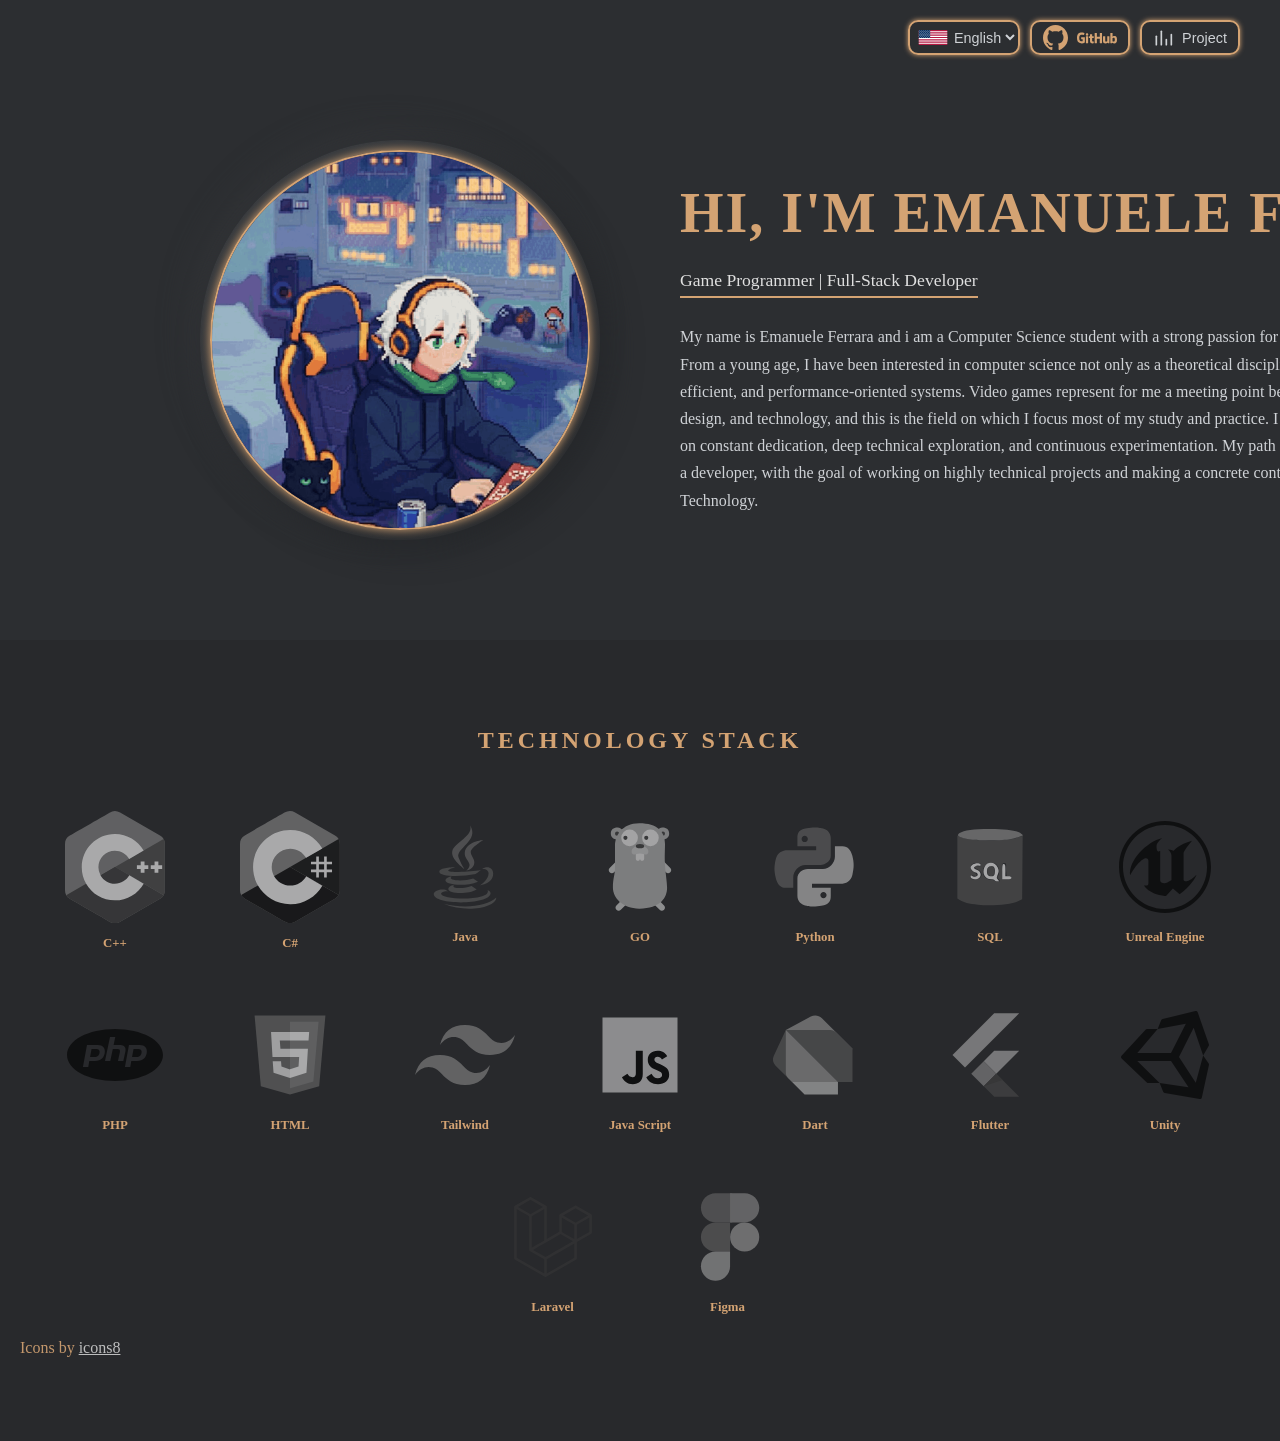
==== index.html @ c7270b38 "update project" ====
<html>
    <head id="head">
    <meta charset="UTF-8">
    <meta name="viewport" content="width=device-width, initial-scale=0.90">
    <title data-key="title.title_home"></title>
    <link rel="preconnect" href="https://fonts.googleapis.com">
    <link rel="preconnect" href="https://fonts.gstatic.com" crossorigin>
    <link href="https://fonts.googleapis.com/css2?family=Playfair+Display:wght@400;700&family=Roboto:wght@300;400;700&display=swap" rel="stylesheet">
    <link rel="stylesheet" href="style/style.css">
    <link rel="icon" href="storage/icon.png">
    <link rel="prefetch" href="project.html">
    </head>
    
    <body>
        <section class="navBar">
            <div class="changel">
                <select id="switchLanguages">
                    <option value="it">Italiano</option>
                    <option value="en">English</option>
                </select>
            </div>
            <div class="nav_button">
                <a href="https://github.com/Nyx55226">
                    <button class="button github">
                        <svg viewBox="0 0 20 20" version="1.1" height='25px' xmlns="http://www.w3.org/2000/svg">
                                <g stroke="none" stroke-width="1"  fill-rule="evenodd">
                                    <g transform="translate(-140.000000, -7559.000000)"> <g transform="translate(56.000000, 160.000000)">
                                            <path d="M94,7399 C99.523,7399 104,7403.59 104,7409.253 C104,7413.782 101.138,7417.624 97.167,7418.981 C96.66,7419.082 96.48,7418.762 96.48,7418.489 C96.48,7418.151 96.492,7417.047 96.492,7415.675 C96.492,7414.719 96.172,7414.095 95.813,7413.777 C98.04,7413.523 100.38,7412.656 100.38,7408.718 C100.38,7407.598 99.992,7406.684 99.35,7405.966 C99.454,7405.707 99.797,7404.664 99.252,7403.252 C99.252,7403.252 98.414,7402.977 96.505,7404.303 C95.706,7404.076 94.85,7403.962 94,7403.958 C93.15,7403.962 92.295,7404.076 91.497,7404.303 C89.586,7402.977 88.746,7403.252 88.746,7403.252 C88.203,7404.664 88.546,7405.707 88.649,7405.966 C88.01,7406.684 87.619,7407.598 87.619,7408.718 C87.619,7412.646 89.954,7413.526 92.175,7413.785 C91.889,7414.041 91.63,7414.493 91.54,7415.156 C90.97,7415.418 89.522,7415.871 88.63,7414.304 C88.63,7414.304 88.101,7413.319 87.097,7413.247 C87.097,7413.247 86.122,7413.234 87.029,7413.87 C87.029,7413.87 87.684,7414.185 88.139,7415.37 C88.139,7415.37 88.726,7417.2 91.508,7416.58 C91.513,7417.437 91.522,7418.245 91.522,7418.489 C91.522,7418.76 91.338,7419.077 90.839,7418.982 C86.865,7417.627 84,7413.783 84,7409.253 C84,7403.59 88.478,7399 94,7399"></path>
                                        </g>
                                    </g>
                                </g>
                            </svg>
                        <svg viewBox="0 -186.5 512 512" version="1.1" height='40px' xmlns="http://www.w3.org/2000/svg">
                                <g> 
                                    <path d="M98.6961598,59.3124474 L55.6354962,59.3124474 C54.5247282,59.3124474 53.623096,60.2151464 53.623096,61.3259144 L53.623096,82.3792882 C53.623096,83.4900562 54.5247282,84.3938224 55.6354962,84.3938224 L72.4335936,84.3938224 L72.4335936,110.550753 C72.4335936,110.550753 68.6616775,111.836513 58.2336902,111.836513 C45.930948,111.836513 28.744455,107.341157 28.744455,69.5494382 C28.744455,31.7491835 46.6405165,26.7758029 63.4418154,26.7758029 C77.9852995,26.7758029 84.2508415,29.336651 88.2372288,30.5701264 C89.4899103,30.9542537 90.648694,29.706907 90.648694,28.5950722 L95.4524188,8.25340062 C95.4524188,7.73376182 95.2763603,7.10742103 94.6830971,6.68167999 C93.0644278,5.52716422 83.1870225,-1.42108547e-14 58.2336902,-1.42108547e-14 C29.487101,-1.42108547e-14 0,12.2301846 0,71.022993 C0,129.817935 33.7605165,138.579238 62.2094068,138.579238 C85.7649432,138.579238 100.054476,128.51297 100.054476,128.51297 C100.643471,128.187529 100.707493,127.364856 100.707493,126.987131 L100.707493,61.3259144 C100.707493,60.2151464 99.8069278,59.3124474 98.6961598,59.3124474 Z M320.495497,7.35923776 C320.495497,6.23886664 319.607737,5.33510059 318.496969,5.33510059 L294.251072,5.33510059 C293.143503,5.33510059 292.24294,6.23886664 292.24294,7.35923776 C292.24294,7.36457288 292.24934,54.215292 292.24934,54.215292 L254.456556,54.215292 L254.456556,7.35923776 C254.456556,6.23886664 253.564526,5.33510059 252.455893,5.33510059 L228.211061,5.33510059 C227.107764,5.33510059 226.208265,6.23886664 226.208265,7.35923776 L226.208265,134.231131 C226.208265,135.350435 227.107764,136.26167 228.211061,136.26167 L252.455893,136.26167 C253.564526,136.26167 254.456556,135.350435 254.456556,134.231131 L254.456556,79.9635547 L292.24934,79.9635547 C292.24934,79.9635547 292.183187,134.226863 292.183187,134.231131 C292.183187,135.350435 293.082684,136.26167 294.191317,136.26167 L318.494835,136.26167 C319.605604,136.26167 320.493364,135.350435 320.495497,134.231131 L320.495497,7.35923776 Z M144.371023,24.3216565 C144.371023,15.591298 137.371371,8.53616094 128.735977,8.53616094 C120.10912,8.53616094 113.104133,15.591298 113.104133,24.3216565 C113.104133,33.042412 120.10912,40.1167554 128.735977,40.1167554 C137.371371,40.1167554 144.371023,33.042412 144.371023,24.3216565 Z M142.447186,107.534288 L142.447186,48.9698214 C142.447186,47.8579864 141.549822,46.9488852 140.441188,46.9488852 L116.272115,46.9488852 C115.163481,46.9488852 114.171153,48.0927309 114.171153,49.2045657 L114.171153,133.109693 C114.171153,135.575576 115.707662,136.308619 117.696587,136.308619 L139.472334,136.308619 C141.861392,136.308619 142.447186,135.135964 142.447186,133.070213 L142.447186,107.534288 Z M413.161929,46.9488852 L389.10169,46.9488852 C387.998389,46.9488852 387.099963,47.8579864 387.099963,48.9772906 L387.099963,111.186697 C387.099963,111.186697 380.988068,115.658579 372.312128,115.658579 C363.637256,115.658579 361.334627,111.722341 361.334627,103.227794 L361.334627,48.9772906 C361.334627,47.8579864 360.43833,46.9488852 359.333962,46.9488852 L334.915206,46.9488852 C333.812978,46.9488852 332.910277,47.8579864 332.910277,48.9772906 L332.910277,107.335822 C332.910277,132.566579 346.972537,138.739291 366.317608,138.739291 C382.1874,138.739291 394.983106,129.971587 394.983106,129.971587 C394.983106,129.971587 395.592374,134.591784 395.867664,135.140232 C396.144024,135.686546 396.862125,136.238196 397.63785,136.238196 L413.172597,136.169906 C414.274829,136.169906 415.177528,135.258671 415.177528,134.144702 L415.170059,48.9772906 C415.170059,47.8579864 414.27056,46.9488852 413.161929,46.9488852 Z M468.596822,115.706595 C460.251661,115.452644 454.591116,111.665789 454.591116,111.665789 L454.591116,71.4882139 C454.591116,71.4882139 460.175898,68.0652134 467.027235,67.4527437 C475.691441,66.6770202 484.039804,69.2944203 484.039804,89.9626002 C484.039804,111.757553 480.272156,116.058711 468.596822,115.706595 Z M478.086899,44.2237159 C464.421573,44.2237159 455.12676,50.3206689 455.12676,50.3206689 L455.12676,7.35923776 C455.12676,6.23886664 454.231532,5.33510059 453.126097,5.33510059 L428.811913,5.33510059 C427.706479,5.33510059 426.808048,6.23886664 426.808048,7.35923776 L426.808048,134.231131 C426.808048,135.350435 427.706479,136.26167 428.815112,136.26167 L445.684702,136.26167 C446.444417,136.26167 447.019542,135.870074 447.444215,135.18398 C447.863555,134.502154 448.468557,129.334575 448.468557,129.334575 C448.468557,129.334575 458.41105,138.756363 477.232216,138.756363 C499.328069,138.756363 512,127.548384 512,88.4410293 C512,49.3336752 491.761829,44.2237159 478.086899,44.2237159 Z M212.229235,46.731213 L194.041876,46.731213 C194.041876,46.731213 194.014134,22.7093892 194.014134,22.704054 C194.014134,21.7949529 193.545712,21.3404024 192.494697,21.3404024 L167.709954,21.3404024 C166.746435,21.3404024 166.22893,21.7640094 166.22893,22.6901829 L166.22893,47.5197408 C166.22893,47.5197408 153.808816,50.5180675 152.969071,50.760281 C152.132527,51.0024947 151.516857,51.77395 151.516857,52.6937215 L151.516857,68.2967567 C151.516857,69.4192619 152.413154,70.3240948 153.521788,70.3240948 L166.22893,70.3240948 L166.22893,107.859729 C166.22893,135.739897 185.785275,138.478938 198.98218,138.478938 C205.011911,138.478938 212.224966,136.542296 213.41576,136.102684 C214.135999,135.838063 214.554271,135.092216 214.554271,134.283415 L214.574544,117.119329 C214.574544,116.000025 213.629165,115.094125 212.564279,115.094125 C211.504728,115.094125 208.79343,115.525201 206.002106,115.525201 C197.069013,115.525201 194.041876,111.371292 194.041876,105.994577 C194.041876,100.622131 194.04081,70.3240948 194.04081,70.3240948 L212.229235,70.3240948 C213.337868,70.3240948 214.235233,69.4192619 214.235233,68.2967567 L214.235233,48.7532162 C214.235233,47.633912 213.337868,46.731213 212.229235,46.731213 Z"></path>
                                </g>
                            </svg>
                    </button>
                </a>

                <a href="project.html">
                    <button class="button bottom-btn" id="project">
                        <svg xmlns="http://www.w3.org/2000/svg" width="20" height="20" viewBox="0 0 24 24"
                            fill="none" stroke="currentColor" stroke-width="2" stroke-linecap="round" stroke-linejoin="round">
                            <line x1="4" y1="20" x2="4" y2="10"/> <line x1="10" y1="20" x2="10" y2="4"/>
                            <line x1="16" y1="20" x2="16" y2="14"/> <line x1="22" y1="20" x2="22" y2="8"/>
                        </svg>
                        <span data-key="project"></span>
                    </button>
                </a> 
            </div>
        </section>
         
        <main>
            <section class="hero-section">
                <div class="profile-circle">
                    <img src="storage/avatar.png" class="profile-icon">
                </div>
                <div class="about-me">
                    <h2 data-key="about-me.h2"></h2>
                    <h3 data-key="">Game Programmer | Full-Stack Developer</h3>
                    <p data-key="about-me.p"></p>
                </div>
            </section>

            <section class="skills-section">
                <h2 data-key="skills"></h2>
                <div class="tech-logos">
                    <div class="logo-item">
                        <svg viewBox="0 0 256 288" xmlns="http://www.w3.org/2000/svg" preserveAspectRatio="xMinYMin meet">
                            <path d="M255.569 84.72c-.002-4.83-1.035-9.098-3.124-12.761-2.052-3.602-5.125-6.621-9.247-9.008-34.025-19.619-68.083-39.178-102.097-58.817-9.17-5.294-18.061-5.101-27.163.269C100.395 12.39 32.59 51.237 12.385 62.94 4.064 67.757.015 75.129.013 84.711 0 124.166.013 163.62 0 203.076c.002 4.724.991 8.909 2.988 12.517 2.053 3.711 5.169 6.813 9.386 9.254 20.206 11.703 88.02 50.547 101.56 58.536 9.106 5.373 17.997 5.565 27.17.269 34.015-19.64 68.075-39.198 102.105-58.817 4.217-2.44 7.333-5.544 9.386-9.252 1.994-3.608 2.985-7.793 2.987-12.518 0 0 0-78.889-.013-118.345" fill="#5C8DBC"/>
                            <path d="M128.182 143.509L2.988 215.593c2.053 3.711 5.169 6.813 9.386 9.254 20.206 11.703 88.02 50.547 101.56 58.536 9.106 5.373 17.997 5.565 27.17.269 34.015-19.64 68.075-39.198 102.105-58.817 4.217-2.44 7.333-5.544 9.386-9.252l-124.413-72.074" fill="#1A4674"/><path d="M91.101 164.861c7.285 12.718 20.98 21.296 36.69 21.296 15.807 0 29.58-8.687 36.828-21.541l-36.437-21.107-37.081 21.352" fill="#1A4674"/>
                            <path d="M255.569 84.72c-.002-4.83-1.035-9.098-3.124-12.761l-124.263 71.55 124.413 72.074c1.994-3.608 2.985-7.793 2.987-12.518 0 0 0-78.889-.013-118.345" fill="#1B598E"/>
                            <path d="M248.728 148.661h-9.722v9.724h-9.724v-9.724h-9.721v-9.721h9.721v-9.722h9.724v9.722h9.722v9.721M213.253 148.661h-9.721v9.724h-9.722v-9.724h-9.722v-9.721h9.722v-9.722h9.722v9.722h9.721v9.721" fill="#FFF"/><path d="M164.619 164.616c-7.248 12.854-21.021 21.541-36.828 21.541-15.71 0-29.405-8.578-36.69-21.296a42.062 42.062 0 0 1-5.574-20.968c0-23.341 18.923-42.263 42.264-42.263 15.609 0 29.232 8.471 36.553 21.059l36.941-21.272c-14.683-25.346-42.096-42.398-73.494-42.398-46.876 0-84.875 38-84.875 84.874 0 15.378 4.091 29.799 11.241 42.238 14.646 25.48 42.137 42.637 73.634 42.637 31.555 0 59.089-17.226 73.714-42.781l-36.886-21.371" fill="#FFF"/>
                        </svg>
                        <span>C++</span>
                    </div>
                    <div class="logo-item">
                        <svg viewBox="0 0 256 288" version="1.1" xmlns="http://www.w3.org/2000/svg" xmlns:xlink="http://www.w3.org/1999/xlink" preserveAspectRatio="xMidYMid">
                            <g>
                                <path d="M255.569,84.452376 C255.567,79.622376 254.534,75.354376 252.445,71.691376 C250.393,68.089376 247.32,65.070376 243.198,62.683376 C209.173,43.064376 175.115,23.505376 141.101,3.86637605 C131.931,-1.42762395 123.04,-1.23462395 113.938,4.13537605 C100.395,12.122376 32.59,50.969376 12.385,62.672376 C4.064,67.489376 0.015,74.861376 0.013,84.443376 C0,123.898376 0.013,163.352376 0,202.808376 C0,207.532376 0.991,211.717376 2.988,215.325376 C5.041,219.036376 8.157,222.138376 12.374,224.579376 C32.58,236.282376 100.394,275.126376 113.934,283.115376 C123.04,288.488376 131.931,288.680376 141.104,283.384376 C175.119,263.744376 209.179,244.186376 243.209,224.567376 C247.426,222.127376 250.542,219.023376 252.595,215.315376 C254.589,211.707376 255.582,207.522376 255.582,202.797376 C255.582,202.797376 255.582,123.908376 255.569,84.452376" fill="#A179DC" fill-rule="nonzero"></path>
                                <path d="M128.182,143.241376 L2.988,215.325376 C5.041,219.036376 8.157,222.138376 12.374,224.579376 C32.58,236.282376 100.394,275.126376 113.934,283.115376 C123.04,288.488376 131.931,288.680376 141.104,283.384376 C175.119,263.744376 209.179,244.186376 243.209,224.567376 C247.426,222.127376 250.542,219.023376 252.595,215.315376 L128.182,143.241376" fill="#280068" fill-rule="nonzero"></path>
                                <path d="M255.569,84.452376 C255.567,79.622376 254.534,75.354376 252.445,71.691376 L128.182,143.241376 L252.595,215.315376 C254.589,211.707376 255.58,207.522376 255.582,202.797376 C255.582,202.797376 255.582,123.908376 255.569,84.452376" fill="#390091" fill-rule="nonzero"></path>
                                <path d="M201.892326,116.294008 L201.892326,129.767692 L215.36601,129.767692 L215.36601,116.294008 L222.102852,116.294008 L222.102852,129.767692 L235.576537,129.767692 L235.576537,136.504534 L222.102852,136.504534 L222.102852,149.978218 L235.576537,149.978218 L235.576537,156.71506 L222.102852,156.71506 L222.102852,170.188744 L215.36601,170.188744 L215.36601,156.71506 L201.892326,156.71506 L201.892326,170.188744 L195.155484,170.188744 L195.155484,156.71506 L181.6818,156.71506 L181.6818,149.978218 L195.155484,149.978218 L195.155484,136.504534 L181.6818,136.504534 L181.6818,129.767692 L195.155484,129.767692 L195.155484,116.294008 L201.892326,116.294008 Z M215.36601,136.504534 L201.892326,136.504534 L201.892326,149.978218 L215.36601,149.978218 L215.36601,136.504534 Z" fill="#FFFFFF"></path>
                                <path d="M128.456752,48.625876 C163.600523,48.625876 194.283885,67.7121741 210.718562,96.0819435 L210.558192,95.808876 L169.209615,119.617159 C161.062959,105.823554 146.128136,96.5150717 128.996383,96.3233722 L128.456752,96.3203544 C102.331178,96.3203544 81.1506705,117.499743 81.1506705,143.625316 C81.1506705,152.168931 83.4284453,160.17752 87.3896469,167.094792 C95.543745,181.330045 110.872554,190.931398 128.456752,190.931398 C146.149522,190.931398 161.565636,181.208041 169.67832,166.820563 L169.481192,167.165876 L210.767678,191.083913 C194.51328,219.21347 164.25027,238.240861 129.514977,238.620102 L128.456752,238.625876 C93.2021701,238.625876 62.4315028,219.422052 46.0382398,190.902296 C38.0352471,176.979327 33.4561922,160.837907 33.4561922,143.625316 C33.4561922,91.1592636 75.9884604,48.625876 128.456752,48.625876 Z" fill="#FFFFFF" fill-rule="nonzero"></path>
                            </g>
                        </svg>
                        <span>C#</span>
                    </div>
                    <div class="logo-item">
                        <svg xmlns="http://www.w3.org/2000/svg"  viewBox="0 0 48 48">
                            <path fill="#F44336" d="M23.65,24.898c-0.998-1.609-1.722-2.943-2.725-5.455C19.229,15.2,31.24,11.366,26.37,3.999c2.111,5.089-7.577,8.235-8.477,12.473C17.07,20.37,23.645,24.898,23.65,24.898z"/><path fill="#F44336" d="M23.878,17.27c-0.192,2.516,2.229,3.857,2.299,5.695c0.056,1.496-1.447,2.743-1.447,2.743s2.728-0.536,3.579-2.818c0.945-2.534-1.834-4.269-1.548-6.298c0.267-1.938,6.031-5.543,6.031-5.543S24.311,11.611,23.878,17.27z"/><g>
                                <path fill="#1565C0" d="M32.084 25.055c1.754-.394 3.233.723 3.233 2.01 0 2.901-4.021 5.643-4.021 5.643s6.225-.742 6.225-5.505C37.521 24.053 34.464 23.266 32.084 25.055zM29.129 27.395c0 0 1.941-1.383 2.458-1.902-4.763 1.011-15.638 1.147-15.638.269 0-.809 3.507-1.638 3.507-1.638s-7.773-.112-7.773 2.181C11.683 28.695 21.858 28.866 29.129 27.395z"/><path fill="#1565C0" d="M27.935,29.571c-4.509,1.499-12.814,1.02-10.354-0.993c-1.198,0-2.974,0.963-2.974,1.889c0,1.857,8.982,3.291,15.63,0.572L27.935,29.571z"/>
                                <path fill="#1565C0" d="M18.686,32.739c-1.636,0-2.695,1.054-2.695,1.822c0,2.391,9.76,2.632,13.627,0.205l-2.458-1.632C24.271,34.404,17.014,34.579,18.686,32.739z"/><path fill="#1565C0" d="M36.281,36.632c0-0.936-1.055-1.377-1.433-1.588c2.228,5.373-22.317,4.956-22.317,1.784c0-0.721,1.807-1.427,3.477-1.093l-1.42-0.839C11.26,34.374,9,35.837,9,37.017C9,42.52,36.281,42.255,36.281,36.632z"/>
                            <path fill="#1565C0" d="M39,38.604c-4.146,4.095-14.659,5.587-25.231,3.057C24.341,46.164,38.95,43.628,39,38.604z"/></g>
                        </svg>
                        <span>Java</span>
                    </div>
                    <div class="logo-item">
                        <svg xmlns="http://www.w3.org/2000/svg"  viewBox="0 0 48 48">
                            <path fill="#ffcc80" d="M35.547 42.431l-3.182-3.182-2.121 2.121 3.182 3.182c.586.586 1.536.586 2.121 0S36.133 43.017 35.547 42.431zM38.547 24.431l-3.182-3.182-2.121 2.121 3.182 3.182c.586.586 1.536.586 2.121 0S39.133 25.017 38.547 24.431zM12.683 42.431l3.182-3.182 2.121 2.121-3.182 3.182c-.586.586-1.536.586-2.121 0S12.097 43.017 12.683 42.431zM9.433 24.431l3.182-3.182 2.121 2.121-3.182 3.182c-.586.586-1.536.586-2.121 0S8.847 25.017 9.433 24.431z"/>
                            <path fill="#4dd0e1" d="M38 8c0-1.933-1.149-3-3.231-3S31 7.567 31 9.5c0 1 1.923 1.5 3 1.5C36.082 11 38 9.933 38 8zM10 8c0-1.933 1.149-3 3.231-3S17 7.567 17 9.5c0 1-1.923 1.5-3 1.5C11.918 11 10 9.933 10 8z"/><path fill="#424242" d="M35 7A1 1 0 1 0 35 9 1 1 0 1 0 35 7zM13 7A1 1 0 1 0 13 9 1 1 0 1 0 13 7z"/><path fill="#4dd0e1" d="M37,34c0,4.774-3.219,10-13.31,10C15.568,44,11,38.774,11,34c0-5,1-5.806,1-10c0-4.688,0-7,0-10 c0-4.774,3.076-11,11.69-11S36,6.991,36,13c0,3-0.237,5.453,0,10C36.186,26.562,37,31,37,34z"/><g>
                            <path fill="#f5f5f5" d="M29 6A4 4 0 1 0 29 14 4 4 0 1 0 29 6zM19 6A4 4 0 1 0 19 14 4 4 0 1 0 19 6z"/></g><g><path fill="#eee" d="M24 20c0 .552.448 1 1 1s1-.448 1-1v-3h-2V20zM22 20c0 .552.448 1 1 1s1-.448 1-1v-3h-2V20z"/></g><path fill="#ffcc80" d="M26.5,18c-0.412,0-0.653-0.085-1.011-0.205c-0.975-0.328-2.021-0.326-2.996,0.002 C22.138,17.916,21.91,18,21.5,18c-1.334,0-1.5-1-1.5-1.5c0-1.5,1.5-2.5,3-2.5c0.835,0,1.165,0,2,0c1.5,0,3,1,3,2.5 C28,17,27.834,18,26.5,18z"/><g>
                            <path fill="#424242" d="M27 9A1 1 0 1 0 27 11 1 1 0 1 0 27 9zM17 9A1 1 0 1 0 17 11 1 1 0 1 0 17 9zM24 13A2 1 0 1 0 24 15 2 1 0 1 0 24 13z"/></g>
                        </svg>
                        <span>GO</span>
                    </div>
                    <div class="logo-item">
                        <svg xmlns="http://www.w3.org/2000/svg"  viewBox="0 0 48 48">
                            <path fill="#0277BD" d="M24.047,5c-1.555,0.005-2.633,0.142-3.936,0.367c-3.848,0.67-4.549,2.077-4.549,4.67V14h9v2H15.22h-4.35c-2.636,0-4.943,1.242-5.674,4.219c-0.826,3.417-0.863,5.557,0,9.125C5.851,32.005,7.294,34,9.931,34h3.632v-5.104c0-2.966,2.686-5.896,5.764-5.896h7.236c2.523,0,5-1.862,5-4.377v-8.586c0-2.439-1.759-4.263-4.218-4.672C27.406,5.359,25.589,4.994,24.047,5z M19.063,9c0.821,0,1.5,0.677,1.5,1.502c0,0.833-0.679,1.498-1.5,1.498c-0.837,0-1.5-0.664-1.5-1.498C17.563,9.68,18.226,9,19.063,9z"/>
                            <path fill="#FFC107" d="M23.078,43c1.555-0.005,2.633-0.142,3.936-0.367c3.848-0.67,4.549-2.077,4.549-4.67V34h-9v-2h9.343h4.35c2.636,0,4.943-1.242,5.674-4.219c0.826-3.417,0.863-5.557,0-9.125C41.274,15.995,39.831,14,37.194,14h-3.632v5.104c0,2.966-2.686,5.896-5.764,5.896h-7.236c-2.523,0-5,1.862-5,4.377v8.586c0,2.439,1.759,4.263,4.218,4.672C19.719,42.641,21.536,43.006,23.078,43z M28.063,39c-0.821,0-1.5-0.677-1.5-1.502c0-0.833,0.679-1.498,1.5-1.498c0.837,0,1.5,0.664,1.5,1.498C29.563,38.32,28.899,39,28.063,39z"/>
                        </svg>
                        <span>Python</span>
                    </div>
                    <div class="logo-item">
                        <svg version="1.0" xmlns="http://www.w3.org/2000/svg" viewBox="0 0 98 98" preserveAspectRatio="xMidYMid meet">
                            <g fill="#1D5BB2FE">
                            <path d="M 37.20 85.96 C 28.40 85.07 22.93 83.67 19.25 81.37 L 17.00 79.95 L 17.00 49.05 L 17.00 18.15 L 19.86 19.58 C 28.05 23.67 63.97 24.11 75.26 20.27 L 81.03 18.30 L 80.76 49.40 L 80.50 80.50 L 76.92 82.25 C 69.90 85.68 51.51 87.40 37.20 85.96ZM 57.48 60.98 C 56.07 59.43 55.92 58.68 56.82 57.78 C 58.74 55.86 58.24 49.63 55.96 47.19 C 51.05 41.92 41.96 45.91 42.03 53.31 C 42.05 55.06 42.61 57.21 43.28 58.09 C 45.02 60.35 48.92 62.25 50.55 61.62 C 51.31 61.33 52.20 61.52 52.53 62.04 C 52.85 62.57 54.51 63.00 56.21 63.00 C 59.26 63.00 59.28 62.97 57.48 60.98ZM 46.82 55.50 C 45.32 52.22 47.11 48.00 50.00 48.00 C 52.89 48.00 54.68 52.22 53.18 55.50 C 52.51 56.98 51.21 58.00 50.00 58.00 C 48.79 58.00 47.49 56.98 46.82 55.50ZM 39.43 59.43 C 42.09 56.76 41.09 53.61 36.88 51.44 C 33.09 49.48 33.15 47.65 37.00 48.21 C 39.40 48.57 40.00 48.29 40.00 46.83 C 40.00 45.38 39.21 45.00 36.20 45.00 C 31.83 45.00 30.00 46.40 30.00 49.75 C 30.00 51.31 31.00 52.66 32.99 53.80 C 37.02 56.09 37.02 58.45 33.00 57.65 C 30.48 57.15 30.00 57.36 30.00 59.02 C 30.00 60.66 30.68 61.00 33.93 61.00 C 36.17 61.00 38.53 60.32 39.43 59.43ZM 70.00 59.50 C 70.00 58.57 69.06 58.00 67.50 58.00 C 65.09 58.00 65.00 57.77 65.00 51.50 C 65.00 45.67 64.79 45.00 63.00 45.00 C 61.17 45.00 61.00 45.67 61.00 53.00 L 61.00 61.00 L 65.50 61.00 C 68.83 61.00 70.00 60.61 70.00 59.50Z"/></g>
                            <g fill="#43A1ECFE">
                            <path d="M 32.00 22.36 C 19.22 20.50 15.03 18.30 19.18 15.66 C 23.29 13.04 33.14 11.70 48.50 11.67 C 64.81 11.63 75.80 13.19 79.29 16.05 L 81.50 17.86 L 77.78 19.43 C 75.74 20.29 71.01 21.44 67.28 21.98 C 60.89 22.90 37.45 23.16 32.00 22.36Z"/></g>
                            <g fill="#F8FAFDFF">
                            <path d="M 53.50 62.00 C 53.16 61.45 51.66 61.00 50.16 61.00 C 44.09 61.00 40.95 55.46 43.53 49.29 C 45.99 43.39 54.08 43.54 56.58 49.54 C 57.83 52.53 57.84 53.46 56.61 56.38 C 55.36 59.38 55.38 59.95 56.81 61.38 C 58.30 62.87 58.26 63.00 56.27 63.00 C 55.09 63.00 53.84 62.55 53.50 62.00ZM 53.59 55.50 C 54.61 51.42 53.29 48.00 50.68 48.00 C 47.79 48.00 46.00 49.77 46.00 52.62 C 46.00 56.56 47.10 58.00 50.09 58.00 C 52.32 58.00 53.10 57.44 53.59 55.50Z"/></g>
                            <g fill="#F8FAFDFF">
                            <path d="M 31.25 60.34 C 30.56 60.06 30.00 59.18 30.00 58.38 C 30.00 57.26 30.44 57.16 31.93 57.96 C 34.20 59.18 37.00 58.35 37.00 56.46 C 37.00 55.73 36.10 54.85 35.01 54.50 C 32.42 53.68 30.00 51.24 30.00 49.45 C 30.00 47.21 34.65 44.70 37.49 45.41 C 38.87 45.75 40.00 46.53 40.00 47.14 C 40.00 47.74 39.12 48.00 38.05 47.72 C 36.97 47.44 35.33 47.77 34.39 48.45 C 32.58 49.78 32.86 50.14 37.50 52.52 C 40.17 53.89 40.69 58.02 38.40 59.69 C 36.61 61.01 33.58 61.28 31.25 60.34Z"/></g>
                            <g fill="#F8FAFDFF">
                            <path d="M 61.00 53.50 C 61.00 47.50 61.30 46.00 62.50 46.00 C 63.67 46.00 64.00 47.33 64.00 52.00 L 64.00 58.00 L 67.00 58.00 C 69.00 58.00 70.00 58.50 70.00 59.50 C 70.00 60.61 68.83 61.00 65.50 61.00 L 61.00 61.00 L 61.00 53.50Z"/></g>
                            <g fill="#43A1ECFE">
                            <path d="M 64.32 51.00 C 64.32 47.42 64.50 45.96 64.72 47.75 C 64.95 49.54 64.95 52.46 64.72 54.25 C 64.50 56.04 64.32 54.58 64.32 51.00Z"/></g>
                        </svg>
                        <span>SQL</span>
                    </div>
                    <div class="logo-item">
                        <svg xmlns="http://www.w3.org/2000/svg"  viewBox="0 0 50 50">
                            <path d="M 25 2 C 12.308594 2 2 12.308594 2 25 C 2 37.691406 12.308594 48 25 48 C 37.691406 48 48 37.691406 48 25 C 48 12.308594 37.691406 2 25 2 Z M 25 4 C 36.609375 4 46 13.390625 46 25 C 46 36.609375 36.609375 46 25 46 C 13.390625 46 4 36.609375 4 25 C 4 13.390625 13.390625 4 25 4 Z M 23.621094 10.5 C 15.773438 12.367188 6.65625 21.90625 7.542969 29.125 C 11.8125 21.59375 14.703125 20.570313 15.488281 20.570313 C 16.277344 20.570313 16.703125 20.996094 16.703125 21.90625 L 16.703125 33.128906 C 16.703125 34.523438 15.355469 34.355469 14.460938 34.21875 C 17.773438 39.160156 25.5 39.5 25.5 39.5 L 28.960938 35.738281 L 32.296875 38.589844 C 37.378906 35.300781 40.734375 29.726563 40.734375 28.882813 C 38.21875 31.65625 36.058594 32.160156 35.574219 32.160156 C 35.089844 32.160156 34.300781 32.101563 34.300781 31.433594 L 34.300781 18.121094 C 34.300781 16.964844 37.480469 13.171875 38.484375 11.894531 C 31.871094 13.628906 29.324219 16.933594 29.324219 16.933594 C 29.324219 16.933594 28.433594 16.265625 26.472656 16.265625 C 27.207031 16.890625 28.234375 18.023438 28.234375 19.359375 L 28.234375 31.550781 C 28.234375 31.550781 26.046875 33.128906 24.773438 33.128906 C 23.5 33.128906 22.589844 32.585938 22.589844 31.613281 L 22.589844 17.050781 C 22.589844 17.050781 20.769531 18.328125 20.769531 14.5625 C 20.769531 12.683594 23.621094 10.5 23.621094 10.5 Z"/>
                        </svg>
                        <span>Unreal Engine</span>
                    </div>
                    <div class="logo-item">
                        <svg xmlns="http://www.w3.org/2000/svg"  viewBox="0 0 50 50">
                            <path d="M 25 12 C 11.542969 12 1 17.710938 1 25 C 1 32.289063 11.542969 38 25 38 C 38.457031 38 49 32.289063 49 25 C 49 17.710938 38.457031 12 25 12 Z M 22.507813 16 L 25.128906 16 L 24.296875 20 L 26.636719 20 C 28.121094 20 29.117188 20.207031 29.683594 20.726563 C 30.238281 21.238281 30.40625 22.078125 30.183594 23.222656 L 29.144531 28 L 26.480469 28 L 27.4375 23.582031 C 27.554688 22.976563 27.507813 22.554688 27.304688 22.332031 C 27.101563 22.109375 26.65625 22 25.988281 22 L 23.890625 22 L 22.625 28 L 20 28 Z M 11 20 L 16.332031 20 C 18.875 20 20.414063 21.703125 19.8125 24.246094 C 19.113281 27.199219 17.238281 28 13.792969 28 L 12.144531 28 L 11.621094 31 L 8.972656 31 Z M 32 20 L 37.332031 20 C 39.875 20 41.414063 21.703125 40.8125 24.246094 C 40.113281 27.199219 38.238281 28 34.792969 28 L 33.144531 28 L 32.621094 31 L 29.972656 31 Z M 13.269531 22 L 12.515625 26 L 14.226563 26 C 15.707031 26 17.082031 25.832031 17.3125 23.625 C 17.398438 22.769531 17.042969 22 15.332031 22 Z M 34.269531 22 L 33.515625 26 L 35.226563 26 C 36.707031 26 38.082031 25.832031 38.3125 23.625 C 38.398438 22.769531 38.042969 22 36.332031 22 Z"/>
                        </svg>
                        <span>PHP</span>
                    </div>
                    <div class="logo-item">
                        <svg xmlns="http://www.w3.org/2000/svg"  viewBox="0 0 48 48">
                            <path fill="#E65100" d="M41,5H7l3,34l14,4l14-4L41,5L41,5z"/>
                            <path fill="#FF6D00" d="M24 8L24 39.9 35.2 36.7 37.7 8z"/>
                            <path fill="#FFF" d="M24,25v-4h8.6l-0.7,11.5L24,35.1v-4.2l4.1-1.4l0.3-4.5H24z M32.9,17l0.3-4H24v4H32.9z"/>
                            <path fill="#EEE" d="M24,30.9v4.2l-7.9-2.6L15.7,27h4l0.2,2.5L24,30.9z M19.1,17H24v-4h-9.1l0.7,12H24v-4h-4.6L19.1,17z"/>
                        </svg>
                        <span>HTML</span>
                    </div>
                    <div class="logo-item">
                        <svg xmlns="http://www.w3.org/2000/svg"  viewBox="0 0 48 48">
                            <path fill="#00acc1" d="M24,9.604c-6.4,0-10.4,3.199-12,9.597c2.4-3.199,5.2-4.398,8.4-3.599 c1.826,0.456,3.131,1.781,4.576,3.247C27.328,21.236,30.051,24,36,24c6.4,0,10.4-3.199,12-9.598c-2.4,3.199-5.2,4.399-8.4,3.6 c-1.825-0.456-3.13-1.781-4.575-3.247C32.672,12.367,29.948,9.604,24,9.604L24,9.604z M12,24c-6.4,0-10.4,3.199-12,9.598 c2.4-3.199,5.2-4.399,8.4-3.599c1.825,0.457,3.13,1.781,4.575,3.246c2.353,2.388,5.077,5.152,11.025,5.152 c6.4,0,10.4-3.199,12-9.598c-2.4,3.199-5.2,4.399-8.4,3.599c-1.826-0.456-3.131-1.781-4.576-3.246C20.672,26.764,17.949,24,12,24 L12,24z"/>
                        </svg>
                        <span>Tailwind</span>
                    </div>
                    <div class="logo-item">
                        <svg xmlns="http://www.w3.org/2000/svg"  viewBox="0 0 48 48">
                            <path fill="#ffd600" d="M6,42V6h36v36H6z"/>
                            <path fill="#000001" d="M29.538 32.947c.692 1.124 1.444 2.201 3.037 2.201 1.338 0 2.04-.665 2.04-1.585 0-1.101-.726-1.492-2.198-2.133l-.807-.344c-2.329-.988-3.878-2.226-3.878-4.841 0-2.41 1.845-4.244 4.728-4.244 2.053 0 3.528.711 4.592 2.573l-2.514 1.607c-.553-.988-1.151-1.377-2.078-1.377-.946 0-1.545.597-1.545 1.377 0 .964.6 1.354 1.985 1.951l.807.344C36.452 29.645 38 30.839 38 33.523 38 36.415 35.716 38 32.65 38c-2.999 0-4.702-1.505-5.65-3.368L29.538 32.947zM17.952 33.029c.506.906 1.275 1.603 2.381 1.603 1.058 0 1.667-.418 1.667-2.043V22h3.333v11.101c0 3.367-1.953 4.899-4.805 4.899-2.577 0-4.437-1.746-5.195-3.368L17.952 33.029z"/>
                        </svg>
                        <span>Java Script</span>
                    </div>
                    <div class="logo-item">
                        <svg xmlns="http://www.w3.org/2000/svg"  viewBox="0 0 48 48"><path fill="#1565c0" d="M10,12l3,25l-8.019-8.019c-1.189-1.189-1.508-2.996-0.796-4.52L10,12z"/>
                            <path fill="#42a5f5" d="M27.319,6.319C26.474,5.474,25.329,5,24.135,5c-0.745,0-1.479,0.185-2.135,0.538L10,12v20.343 c0,1.061,0.421,2.078,1.172,2.828L13,37h22v-5l7-11L27.319,6.319z"/>
                            <path fill="#1565c0" d="M10,12h21.343c1.061,0,2.078,0.421,2.828,1.172L42,21v16h-7L10,12z"/><polygon fill="#85cbf8" points="35,37 13,37 19,43 35,43"/></svg>
                        <span>Dart</span>
                    </div>
                    <div class="logo-item">
                        <svg xmlns="http://www.w3.org/2000/svg"  viewBox="0 0 48 48"><polygon fill="#40c4ff" points="26,4 6,24 12,30 38,4"/><polygon fill="#40c4ff" points="38,22 27,33 21,27 26,22"/><rect width="8.485" height="8.485" x="16.757" y="28.757" fill="#03a9f4" transform="rotate(-45.001 21 33)"/><polygon fill="#01579b" points="38,44 26,44 21,39 27,33"/><polygon fill="#084994" points="21,39 30,36 27,33"/></svg>
                        <span>Flutter</span>
                    </div>
                    <div class="logo-item">
                        <svg xmlns="http://www.w3.org/2000/svg"  viewBox="0 0 50 50">
                            <path d="M 44.082031 25.207031 L 46.902344 20.429688 C 47.015625 20.191406 47.03125 19.917969 46.945313 19.671875 L 41.359375 3.671875 C 41.1875 3.183594 40.675781 2.90625 40.179688 3.027344 L 23.761719 7.027344 C 23.449219 7.105469 23.191406 7.328125 23.070313 7.628906 L 21.324219 12 L 16 12 C 15.722656 12 15.453125 12.117188 15.265625 12.320313 L 3.265625 25.320313 C 2.894531 25.722656 2.914063 26.347656 3.308594 26.722656 L 15.894531 38.722656 C 16.078125 38.902344 16.328125 39 16.582031 39 L 22.320313 39 L 24.070313 43.371094 C 24.199219 43.695313 24.488281 43.925781 24.828125 43.984375 L 42.289063 46.984375 C 42.34375 46.996094 42.402344 47 42.457031 47 C 42.921875 47 43.332031 46.679688 43.433594 46.214844 L 46.976563 29.984375 C 47.03125 29.734375 46.988281 29.472656 46.851563 29.25 Z M 21.324219 12 L 35.417969 9.417969 L 28 24 L 11.167969 24 Z M 22.324219 39 L 11.167969 28 L 28 28 L 36.75 41.167969 Z M 40.386719 38.898438 L 32 26 L 39.332031 11.417969 L 44.082031 25.210938 Z"/>
                        </svg>
                        <span>Unity</span>
                    </div>
                    <div class="logo-item">
                        <svg xmlns="http://www.w3.org/2000/svg" viewBox="0 0 640 640">
                            <path fill="rgb(255, 0, 0)" d="M568.6 179.8C568.5 179.6 568.4 179.3 568.3 179.1C568.2 178.7 568 178.3 567.8 177.9C567.6 177.7 567.5 177.4 567.3 177.2C567.1 176.9 566.8 176.6 566.6 176.3C566.4 176.1 566.1 175.9 565.8 175.7C565.5 175.5 565.2 175.2 564.9 175L468.6 119.5C467.4 118.8 466 118.4 464.6 118.4C463.2 118.4 461.8 118.8 460.6 119.5L364.3 175C364 175.2 363.7 175.4 363.4 175.7C363.1 175.9 362.9 176.1 362.6 176.3C362.3 176.6 362.1 176.9 361.9 177.2C361.7 177.4 361.5 177.6 361.4 177.9C361.2 178.3 361 178.7 360.9 179.1C360.8 179.3 360.7 179.5 360.6 179.8C360.4 180.5 360.3 181.2 360.3 181.9L360.3 287.1L280.1 333.3L280.1 127.4C280.1 126.7 280 126 279.8 125.3C279.7 125.1 279.6 124.9 279.5 124.6C279.4 124.2 279.2 123.8 279 123.4C278.9 123.1 278.6 122.9 278.5 122.7C278.3 122.4 278 122.1 277.8 121.8C277.6 121.6 277.3 121.4 277 121.2C276.7 121 276.4 120.7 276.1 120.5L179.8 65.1C178.6 64.4 177.2 64 175.8 64C174.4 64 173 64.4 171.8 65.1L75.5 120.5C75.2 120.7 74.9 120.9 74.6 121.2C74.3 121.4 74.1 121.6 73.8 121.8C73.5 122.1 73.3 122.4 73.1 122.7C72.9 123 72.7 123.2 72.5 123.4C72.3 123.8 72.1 124.2 72 124.6C71.9 124.8 71.8 125 71.7 125.3C71.5 126 71.4 126.7 71.4 127.4L71.4 457.1C71.4 458.5 71.8 459.9 72.5 461.1C73.2 462.3 74.2 463.3 75.4 464L268 574.9C268.4 575.1 268.9 575.3 269.3 575.4C269.5 575.5 269.7 575.6 269.9 575.7C271.2 576.1 272.7 576.1 274 575.7C274.2 575.6 274.4 575.5 274.6 575.5C275.1 575.3 275.6 575.2 276 574.9L468.6 464.1C469.8 463.4 470.8 462.4 471.5 461.2C472.2 460 472.6 458.6 472.6 457.2L472.6 351.9L564.8 298.8C566 298.1 567 297.1 567.7 295.8C568.4 294.5 568.8 293.2 568.8 291.8L568.8 182C568.8 181.3 568.7 180.6 568.6 179.9zM175.8 81.3L256 127.4L175.8 173.6L95.6 127.4L175.8 81.2zM264 141.3L264 342.6C230.8 361.7 204.1 377.1 183.8 388.8L183.8 187.5C217 168.4 243.7 153 264 141.3zM264 554.1L87.5 452.5L87.5 141.3C107.8 153 134.6 168.4 167.7 187.5L167.7 402.7C167.7 403 167.8 403.3 167.8 403.6C167.8 404 167.9 404.4 168 404.8C168.1 405.1 168.2 405.4 168.4 405.7C168.5 406 168.7 406.4 168.8 406.7C169 407 169.2 407.2 169.4 407.5C169.6 407.8 169.8 408.1 170.1 408.3C170.3 408.5 170.6 408.7 170.9 408.9C171.2 409.1 171.5 409.4 171.8 409.6L264 461.8L264.1 554.2zM272 447.9L192 402.6C246.7 371.1 305.5 337.3 368.3 301.1L448.4 347.2C419 364 360.2 397.5 272 447.9zM456.5 452.5L280 554.1L280 461.8C381.4 404 440.2 370.4 456.5 361L456.5 452.4zM456.5 333.4C436.2 321.8 409.4 306.4 376.3 287.3L376.3 195.9C396.6 207.6 423.4 223 456.5 242.1L456.5 333.4zM464.5 228.1L384.3 181.9L464.5 135.7L544.7 181.8L464.5 228zM472.5 333.4L472.5 242.1C505.7 223 532.5 207.6 552.8 195.9L552.8 287.3L472.5 333.5z"/>
                        </svg>
                        <span>Laravel</span>
                    </div>
                    <div class="logo-item">
                        <svg xmlns="http://www.w3.org/2000/svg"  viewBox="0 0 48 48">
                            <path fill="#e64a19" d="M26,17h-8c-3.866,0-7-3.134-7-7v0c0-3.866,3.134-7,7-7h8V17z"/>
                            <path fill="#7c4dff" d="M25,31h-7c-3.866,0-7-3.134-7-7v0c0-3.866,3.134-7,7-7h7V31z"/>
                            <path fill="#66bb6a" d="M18,45L18,45c-3.866,0-7-3.134-7-7v0c0-3.866,3.134-7,7-7h7v7C25,41.866,21.866,45,18,45z"/>
                            <path fill="#ff7043" d="M32,17h-7V3h7c3.866,0,7,3.134,7,7v0C39,13.866,35.866,17,32,17z"/><circle cx="32" cy="24" r="7" fill="#29b6f6"/>
                        </svg>
                        <span>Figma</span>
                    </div>
                </div>
                <p class="credits">Icons by <a href="https://icons8.it/">icons8</a></p>
            </section>
        </main>
    </body>
    <script src="js/utils.js"></script>
</html>
---- style/style.css ----
:root {
    --bg-industrial: #2c2e31;
    --accent-copper: #d4a373;
    --accent-silver: #e0e0e0;
    --text-silver: #cfd2d6;
    --text-dim: #9ca3af;
    --shadow-dark: 10px 10px 30px #25272a;
    --shadow-light: -10px -10px 30px #333538;
    --bounce-curve: cubic-bezier(0.68, -0.55, 0.27, 1.55);
}
* {
    box-sizing: border-box;
    margin: 0;
    padding: 0;
}

body {
    background-color: var(--bg-industrial);
    color: var(--text-silver);
    line-height: 1.7;
    overflow-x: hidden;
    
}
main{
    animation: slideUp 0.5s ease-in;
}
@keyframes slideUp {
  from { 
    opacity: 0;
    transform: translateY(30px);
  }
  to { 
    opacity: 1;
    transform: translateY(0);
  }
}

/* --- HERO SECTION --- */
.hero-section {
    display: flex;
    flex-direction: column;
    align-items: center;
    justify-content: center;
    gap: 40px;
    padding: 60px 20px;
    text-align: center;
}
.navBar{
    margin-bottom: 40px;
}

/* --- CERCHIO CON EFFETTO SOLLEVAMENTO --- */
.profile-circle {
    width: 250px;
    height: 250px;
    border-radius: 50%;
    background: linear-gradient(145deg, #3a3d41, #282a2d);
    box-shadow: var(--shadow-dark), var(--shadow-light);
    display: flex;
    justify-content: center;
    align-items: center;
    flex-shrink: 0;
    overflow: hidden;
    transition: transform 0.5s var(--bounce-curve), box-shadow 0.5s ease;
}

.profile-circle img {
    width: 95%;
    height: 95%;
    border-radius: 50%;
    object-fit: cover;
    border: 2px solid var(--accent-copper);
    box-shadow: 0 0 10px var(--accent-copper);
    transition: transform 0.5s var(--bounce-curve);
}

.profile-circle:hover {
    transform: translateY(-20px);
    box-shadow: 15px 25px 50px #1e1f21, -10px -10px 30px #333538;
}

/* --- ABOUT ME --- */
.about-me {
    max-width: 100vh;
    text-align: center;
}

.about-me h2 {
    font-size: clamp(1.8rem, 8vw, 2.5rem);
    color: var(--accent-copper);
    text-transform: uppercase;
    letter-spacing: 2px;
    margin-bottom: 5px;
    white-space: normal; 
}

.about-me h3 {
    font-size: 1.1rem;
    color: var(--accent-silver);
    font-weight: 300;
    border-bottom: 2px solid var(--accent-copper);
    margin-bottom: 25px;
    display: inline-block;
}

.about-me p{
    max-width: calc(100%-2rem);
    overflow-wrap: break-word;
}

/* --- SEZIONE LINGUAGGI --- */
.skills-section {
    width: 100%;
    padding: 80px 20px;
    background-color: rgba(0, 0, 0, 0.1);
    text-align: center;
}

.skills-section h2 {
    color: var(--accent-copper);
    text-transform: uppercase;
    letter-spacing: 4px;
    margin-bottom: 50px;
    font-size: 1.5rem;
}

.tech-logos {
    display: flex;
    flex-wrap: wrap;
    justify-content: center;
    align-items: center;
    gap: 30px;
    max-width: 1200px;
    margin: 0 auto;
}

/* --- LOGHI CON EFFETTO SOLLEVAMENTO --- */
.logo-item {
    display: flex;
    flex-direction: column;
    align-items: center;
    width: 80x;
    transition: transform 0.5s var(--bounce-curve);
}

.logo-item svg {
    width: 100px;
    height: auto;
    object-fit: contain;
    filter: grayscale(1);
    opacity: 0.6;
    margin-bottom: 10px;
    transition: all 0.4s ease;
}

.logo-item:hover {
    transform: translateY(-15px) scale(1.1);
}

.logo-item:hover svg {
    filter: grayscale(0);
    opacity: 1;
}

.logo-item span {
    font-size: 0.80rem;
    font-weight: bold;
    color: var(--accent-copper);
}
/* --- Seletore lingua --- */
.changel {
    position: absolute;
    top: 20px;
    left: 15px;
    height: 35px;
}

.changel select {
    height: 100%; 
    padding-left: 40px; 
    background-repeat: no-repeat;
    background-position: 8px center;
    background-size: 30px 15px;
    border-radius: 10px;
    border: 2px solid var(--accent-copper);
    background-color: var(--bg-object);
    color: var(--text-silver);
    font-family: 'Montserrat', sans-serif;
    font-size: 0.9rem;
    cursor: pointer;
    outline: none;
    transition: all 0.5s ease;
    border-color: var(--accent-copper);
    box-shadow: 0 0 5px var(--accent-copper);
}
.changel option {
    background-color: #2c2e31;
    color: var(--text-silver);
}
/* --- button Page --- */

.nav_button{
    position: absolute;
    right: 15px;
    top: 20px;
    height: 100px;
    width: 100px;
    display: flex;
    flex-direction: column;
    gap: 10px;
}
.nav_button a{
    text-decoration: none;
}

.button{
    width: 100px;
    height: 35px;
    background-color: var(--bg-object);
    border: 2px solid var(--accent-copper);
    border-radius: 10px;
    color: var(--text-silver);
    display: flex;
    align-items: center;
    justify-content: center;
    gap: 9px;
    font-family: 'Montserrat', sans-serif;
    font-size: 0.9rem;
    cursor: pointer;
    transition: all 0.5s ease;
    box-shadow: 0 0 5px var(--accent-copper);
}
.github {
    fill: var(--accent-copper);
    
}

/* --- Page Project --- */
.section-title {
    display: flex;
    flex-direction: column;
    justify-content: center;  
    align-items: center;
    margin-top: 14vh;         
    text-align: center;
}
.section-title h2 {
    font-size:2.75rem;
    color: var(--accent-copper);
    text-transform: uppercase;
    letter-spacing: 2px;
    margin-bottom: 5px;
}

.section-title h3 {
    font-size: clamp(1rem, 2vw, 1.2rem);
    color: var(--accent-silver);
    font-weight: 300;
    border-bottom: 2px solid var(--accent-copper);
    max-width: 80%;
    margin-bottom: 25px;
}

.projects-section {
  width: 100%;
  height: 30px;
}

/* --- RIGA BOTTONI SCROLLABILE --- */
.btn-projects {               
  display: flex;       
  gap: 8px;
  overflow-x: auto;
  max-width: 100%;   
  white-space: nowrap;
  -ms-overflow-style: none;   
  scrollbar-width: none;    
  justify-content: flex-start;
}

.btn-projects::-webkit-scrollbar {
  display: none;
}

.btn-projects .filter-btn {
  flex: 0 0 auto;      
  width: 120px;          
  height: 30px;
  background-color: var(--bg-object);
  border: none;
  border-radius: 8px;
  overflow: hidden;
  color: var(--text-silver);
  font-size: 1rem;
  display: flex;
  align-items: center;
  justify-content: center;
  cursor: pointer;
  transition: all 0.3s ease;
  box-shadow: inset 0 0 0 2px var(--accent-copper), 0 0 5px var(--accent-copper);
}

.btn-projects .filter-btn.active {
  background-color: var(--accent-copper);  
  color: var(--bg-industrial);            
  transform: translateY(-1px);
  box-shadow: inset 0 0 0 2px var(--accent-copper), 0 0 8px var(--accent-copper);
}

.btn-projects button:first-child {
  margin-left: 15px;
  height:30px;
  width: 50px;
}
.btn-projects button:last-child {
  margin-right: 15px;
}

/* --- PROGETTI --- */
.projects-container {
  display: flex;
  flex-wrap: wrap;           
  justify-content: center;    
  gap: 25px;                  
  margin-top: 30px;          
}

/* --- CARD PROGETTO --- */
.project {
  background-color: var(--bg-object);
  border: 2px solid var(--accent-copper);
  border-radius: 20px;
  width: 350px;               
  min-height: 500px;        
  display: flex;
  flex-direction: column;
  align-items: center;
  box-shadow: 0 0 10px var(--accent-copper);
  transition: transform 0.5s ease, box-shadow 0.3s ease;
}
.project:hover{
    box-shadow: 0 0 20px var(--accent-copper);
}

.project img {
  width: auto;
  height: 200px;
  border-radius: 15px;
  box-shadow: 0 4px 6px rgba(0, 0, 0, 0.3);
}

.project h4 {
  color: var(--accent-copper);
  font-size: 1.4rem;
  text-align: center;
  margin-top: 3px;
  margin-bottom: 15px;
}

.project h3{
    margin-top: auto;
    color: var(--accent-copper);
}

.project p {
  color: var(--text-silver);
  font-size: 0.85rem;
  text-align:center;
  margin: 10px 10px 0 10px;
}
.error{
    display: flex;
    position: absolute;
    top: 40%;
    left: 50%;
    justify-content: center;
    align-items: center;
    transform: translate(-50%, -50%);
    flex-direction: column;
}
.error h2{
    margin-bottom: 5px;
    font-size: 4rem;
    white-space:nowrap;
    color: var(--accent-copper);
}
.error h3{
    color: var(--text-silver);
    border-bottom: 2px solid var(--accent-copper);
    font-size: 1.5rem;
    white-space: nowrap;
}
.error button{
    background-color: var(--bg-industrial);
    border-radius: 7px;
    border: 2px solid var(--accent-copper);
    color:var(--text-silver);
    margin-top: 40px;
    width: 140px;
    height: 50px;
    padding: 0px 5px 0px 5px;
    transition: all 0.5s ease-in-out;
    cursor: pointer;
}
.error button:hover{
    background-color: var(--accent-copper);
    color: var(--bg-industrial);
}
.credits{
    text-align: center;
    margin-top: 15px;
    color: var(--accent-copper);
    opacity: 0.9;
}
.credits a{
    color: #e0e0e0;
    opacity: 0.9;
}
/* --- media --- */
@media (min-width: 871px) {
    .nav_button{
        right: 150px;
        top: 20px;
        height: 100px;
        width: 100px;
        display: flex;
        flex-direction: row;
        gap: 10px;
    }
    .hero-section {
        flex-direction: row;
        align-items: center;
        text-align: left;
        justify-content: flex-start;
        padding: 100px 200px;
        gap: 80px;
    }

    .profile-circle {
        width: 400px;
        height: 400px;
    }

    .about-me {
        text-align: left;
    }

    .about-me h2 {
        white-space: nowrap;
        font-size: 3.5rem;
    }

    .tech-logos {
        gap: 50px;
    }

    .logo-item {
        width: 125px;
    }

    .logo-item img {
        width: 100px;
        height: 100px;
    }
    .changel {
        left: auto;
        right: 260px;
    }
    .changel select:hover {
        transform: translateY(-5px) scale(1.1);
        background-color: #44464a;
    }

    .button:hover {
        transform: translateY(-5px) scale(1.1);
        background-color: #44464a;
    }
    .btn-projects button:first-child {
        margin-left: 0; 
    }
    
    .btn-projects button:last-child {
        margin-right: 0;
    }
    .btn-projects {
        justify-content: center;
    }
    .section-form button:hover{
        background-color: var(--accent-copper);
        color: var(--bg-industrial);
    }
    .credits{
        text-align: start;
    }
}
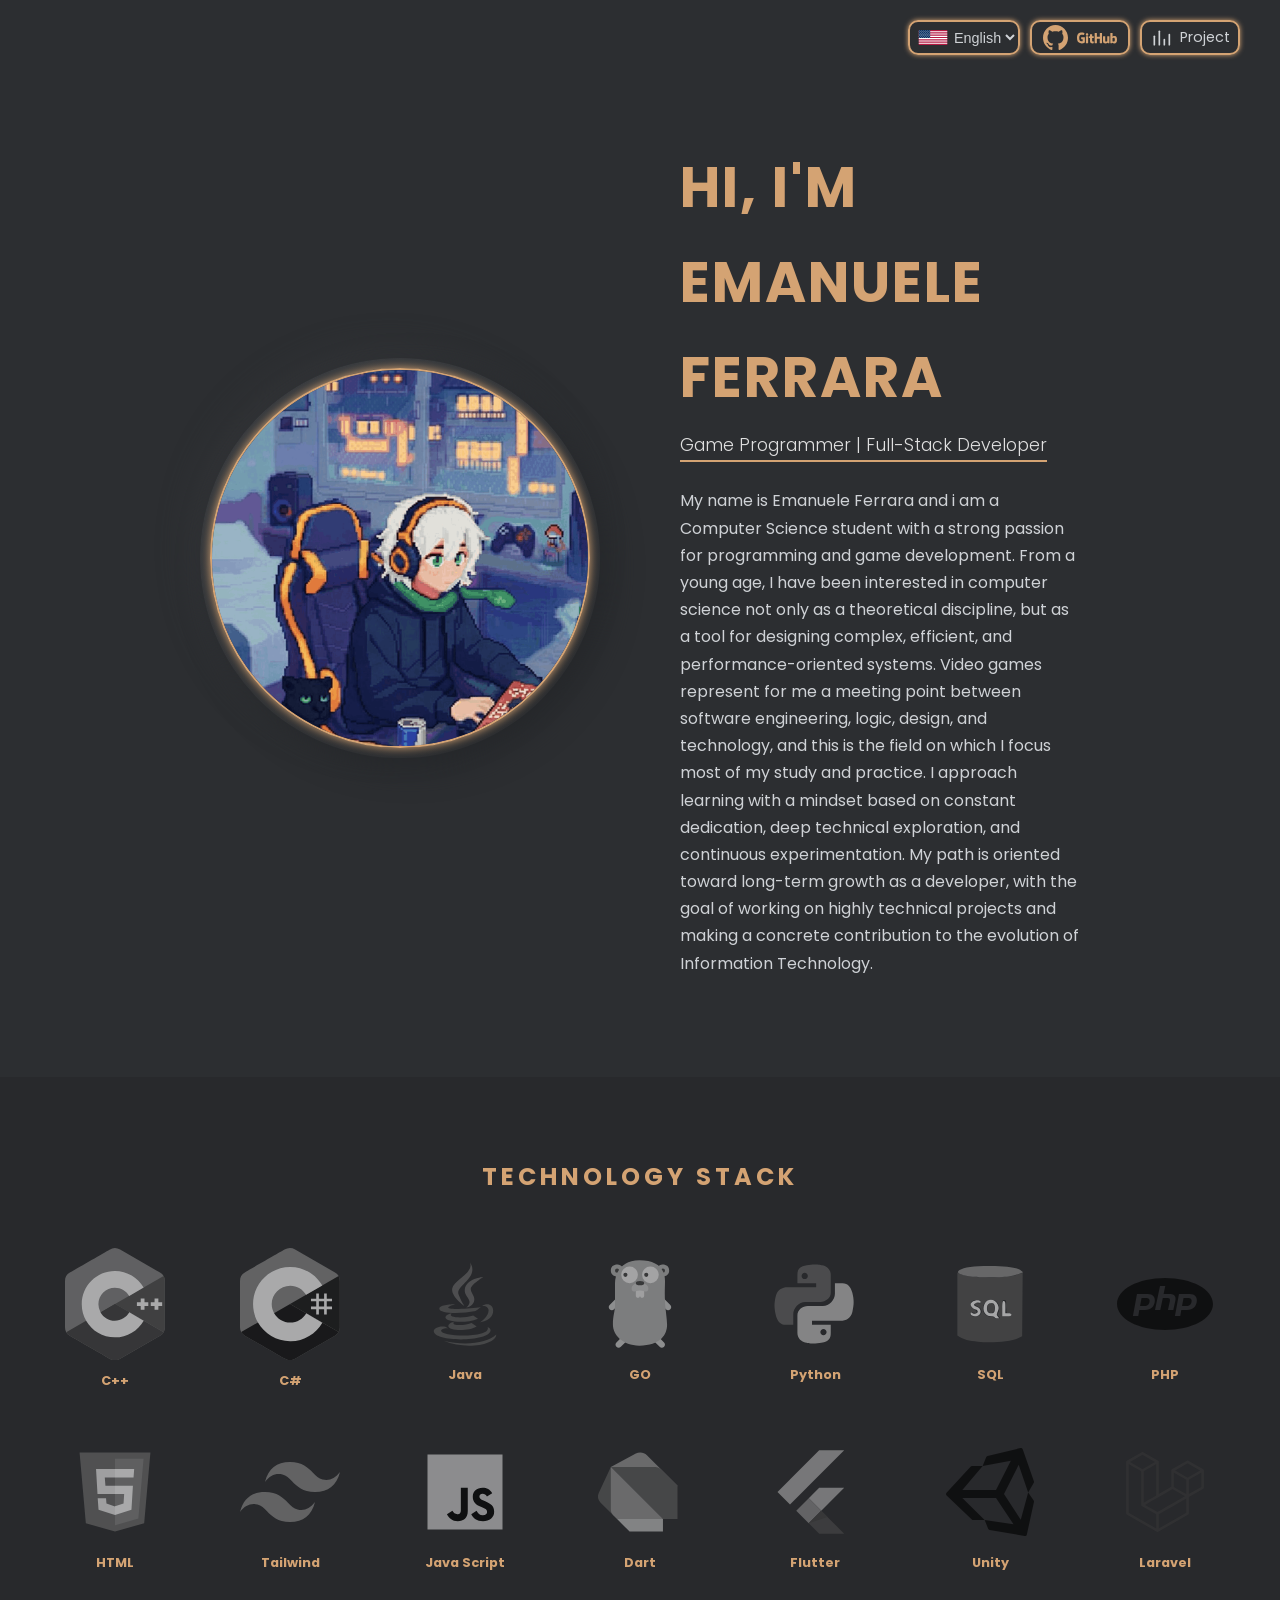
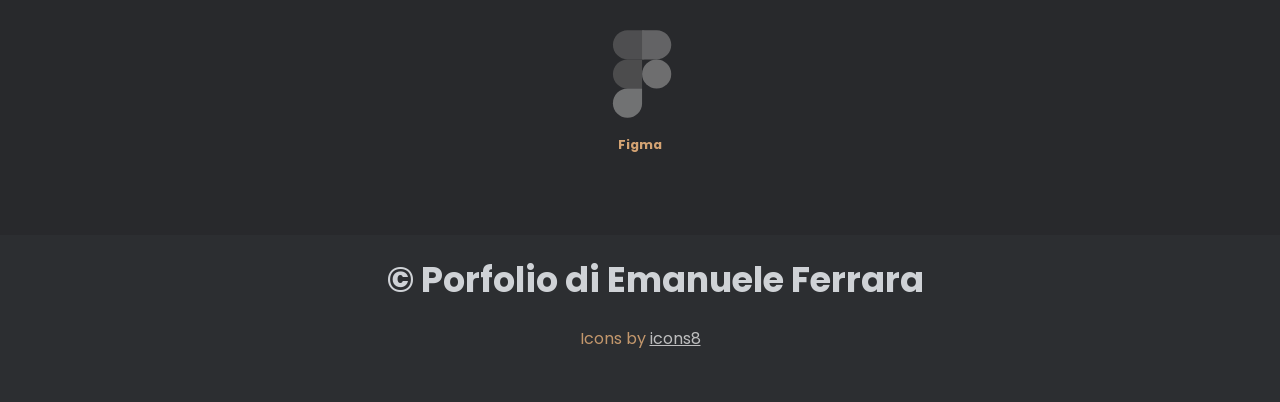
==== commit 14dc38d8: "add Froggy Project and add new fonts, footer" ====
--- a/index.html
+++ b/index.html
@@ -9,6 +9,9 @@
     <link rel="stylesheet" href="style/style.css">
     <link rel="icon" href="storage/icon.png">
     <link rel="prefetch" href="project.html">
+    <link rel="preconnect" href="https://fonts.googleapis.com">
+    <link rel="preconnect" href="https://fonts.gstatic.com" crossorigin>
+    <link href="https://fonts.googleapis.com/css2?family=Poppins:wght@300;400;600;700&display=swap" rel="stylesheet">
     </head>
     
     <body>
@@ -131,12 +134,6 @@
                     </div>
                     <div class="logo-item">
                         <svg xmlns="http://www.w3.org/2000/svg"  viewBox="0 0 50 50">
-                            <path d="M 25 2 C 12.308594 2 2 12.308594 2 25 C 2 37.691406 12.308594 48 25 48 C 37.691406 48 48 37.691406 48 25 C 48 12.308594 37.691406 2 25 2 Z M 25 4 C 36.609375 4 46 13.390625 46 25 C 46 36.609375 36.609375 46 25 46 C 13.390625 46 4 36.609375 4 25 C 4 13.390625 13.390625 4 25 4 Z M 23.621094 10.5 C 15.773438 12.367188 6.65625 21.90625 7.542969 29.125 C 11.8125 21.59375 14.703125 20.570313 15.488281 20.570313 C 16.277344 20.570313 16.703125 20.996094 16.703125 21.90625 L 16.703125 33.128906 C 16.703125 34.523438 15.355469 34.355469 14.460938 34.21875 C 17.773438 39.160156 25.5 39.5 25.5 39.5 L 28.960938 35.738281 L 32.296875 38.589844 C 37.378906 35.300781 40.734375 29.726563 40.734375 28.882813 C 38.21875 31.65625 36.058594 32.160156 35.574219 32.160156 C 35.089844 32.160156 34.300781 32.101563 34.300781 31.433594 L 34.300781 18.121094 C 34.300781 16.964844 37.480469 13.171875 38.484375 11.894531 C 31.871094 13.628906 29.324219 16.933594 29.324219 16.933594 C 29.324219 16.933594 28.433594 16.265625 26.472656 16.265625 C 27.207031 16.890625 28.234375 18.023438 28.234375 19.359375 L 28.234375 31.550781 C 28.234375 31.550781 26.046875 33.128906 24.773438 33.128906 C 23.5 33.128906 22.589844 32.585938 22.589844 31.613281 L 22.589844 17.050781 C 22.589844 17.050781 20.769531 18.328125 20.769531 14.5625 C 20.769531 12.683594 23.621094 10.5 23.621094 10.5 Z"/>
-                        </svg>
-                        <span>Unreal Engine</span>
-                    </div>
-                    <div class="logo-item">
-                        <svg xmlns="http://www.w3.org/2000/svg"  viewBox="0 0 50 50">
                             <path d="M 25 12 C 11.542969 12 1 17.710938 1 25 C 1 32.289063 11.542969 38 25 38 C 38.457031 38 49 32.289063 49 25 C 49 17.710938 38.457031 12 25 12 Z M 22.507813 16 L 25.128906 16 L 24.296875 20 L 26.636719 20 C 28.121094 20 29.117188 20.207031 29.683594 20.726563 C 30.238281 21.238281 30.40625 22.078125 30.183594 23.222656 L 29.144531 28 L 26.480469 28 L 27.4375 23.582031 C 27.554688 22.976563 27.507813 22.554688 27.304688 22.332031 C 27.101563 22.109375 26.65625 22 25.988281 22 L 23.890625 22 L 22.625 28 L 20 28 Z M 11 20 L 16.332031 20 C 18.875 20 20.414063 21.703125 19.8125 24.246094 C 19.113281 27.199219 17.238281 28 13.792969 28 L 12.144531 28 L 11.621094 31 L 8.972656 31 Z M 32 20 L 37.332031 20 C 39.875 20 41.414063 21.703125 40.8125 24.246094 C 40.113281 27.199219 38.238281 28 34.792969 28 L 33.144531 28 L 32.621094 31 L 29.972656 31 Z M 13.269531 22 L 12.515625 26 L 14.226563 26 C 15.707031 26 17.082031 25.832031 17.3125 23.625 C 17.398438 22.769531 17.042969 22 15.332031 22 Z M 34.269531 22 L 33.515625 26 L 35.226563 26 C 36.707031 26 38.082031 25.832031 38.3125 23.625 C 38.398438 22.769531 38.042969 22 36.332031 22 Z"/>
                         </svg>
                         <span>PHP</span>
@@ -195,9 +192,14 @@
                         <span>Figma</span>
                     </div>
                 </div>
-                <p class="credits">Icons by <a href="https://icons8.it/">icons8</a></p>
             </section>
         </main>
+        <footer class="footer">
+            <h1>© Porfolio di Emanuele Ferrara</h1>
+            <div>
+                <p class="credits">Icons by <a href="https://icons8.it/">icons8</a></p>
+            </div>
+        </footer>
     </body>
     <script src="js/utils.js"></script>
 </html>
--- a/style/style.css
+++ b/style/style.css
@@ -12,6 +12,7 @@
     box-sizing: border-box;
     margin: 0;
     padding: 0;
+    font-family: 'Poppins', sans-serif;
 }
 
 body {
@@ -19,6 +20,7 @@
     color: var(--text-silver);
     line-height: 1.7;
     overflow-x: hidden;
+    margin-bottom: 50px;
     
 }
 main{
@@ -416,6 +418,22 @@
     color: #e0e0e0;
     opacity: 0.9;
 }
+.footer{
+    background-color: var(--bg-industrial);
+    text-align: center;
+    display: flex;
+    flex-direction: column;
+}
+.footer h1{
+    font-size: 20px;
+    margin-left: 30px;
+    margin-top: 15px;
+}
+.footer div{
+    display: flex;
+    flex-direction: row;
+    justify-content: center;
+}
 /* --- media --- */
 @media (min-width: 871px) {
     .nav_button{
@@ -443,11 +461,12 @@
 
     .about-me {
         text-align: left;
+        width: 80%;
     }
 
     .about-me h2 {
-        white-space: nowrap;
-        font-size: 3.5rem;
+        font-size: clamp(2rem, 5vw, 3.5rem);
+        white-space: normal;
     }
 
     .tech-logos {
@@ -492,4 +511,9 @@
     .credits{
         text-align: start;
     }
+    .footer h1{
+        font-size: 35;
+        margin-left: 30px;
+        margin-top: 15px;
+    }
 }
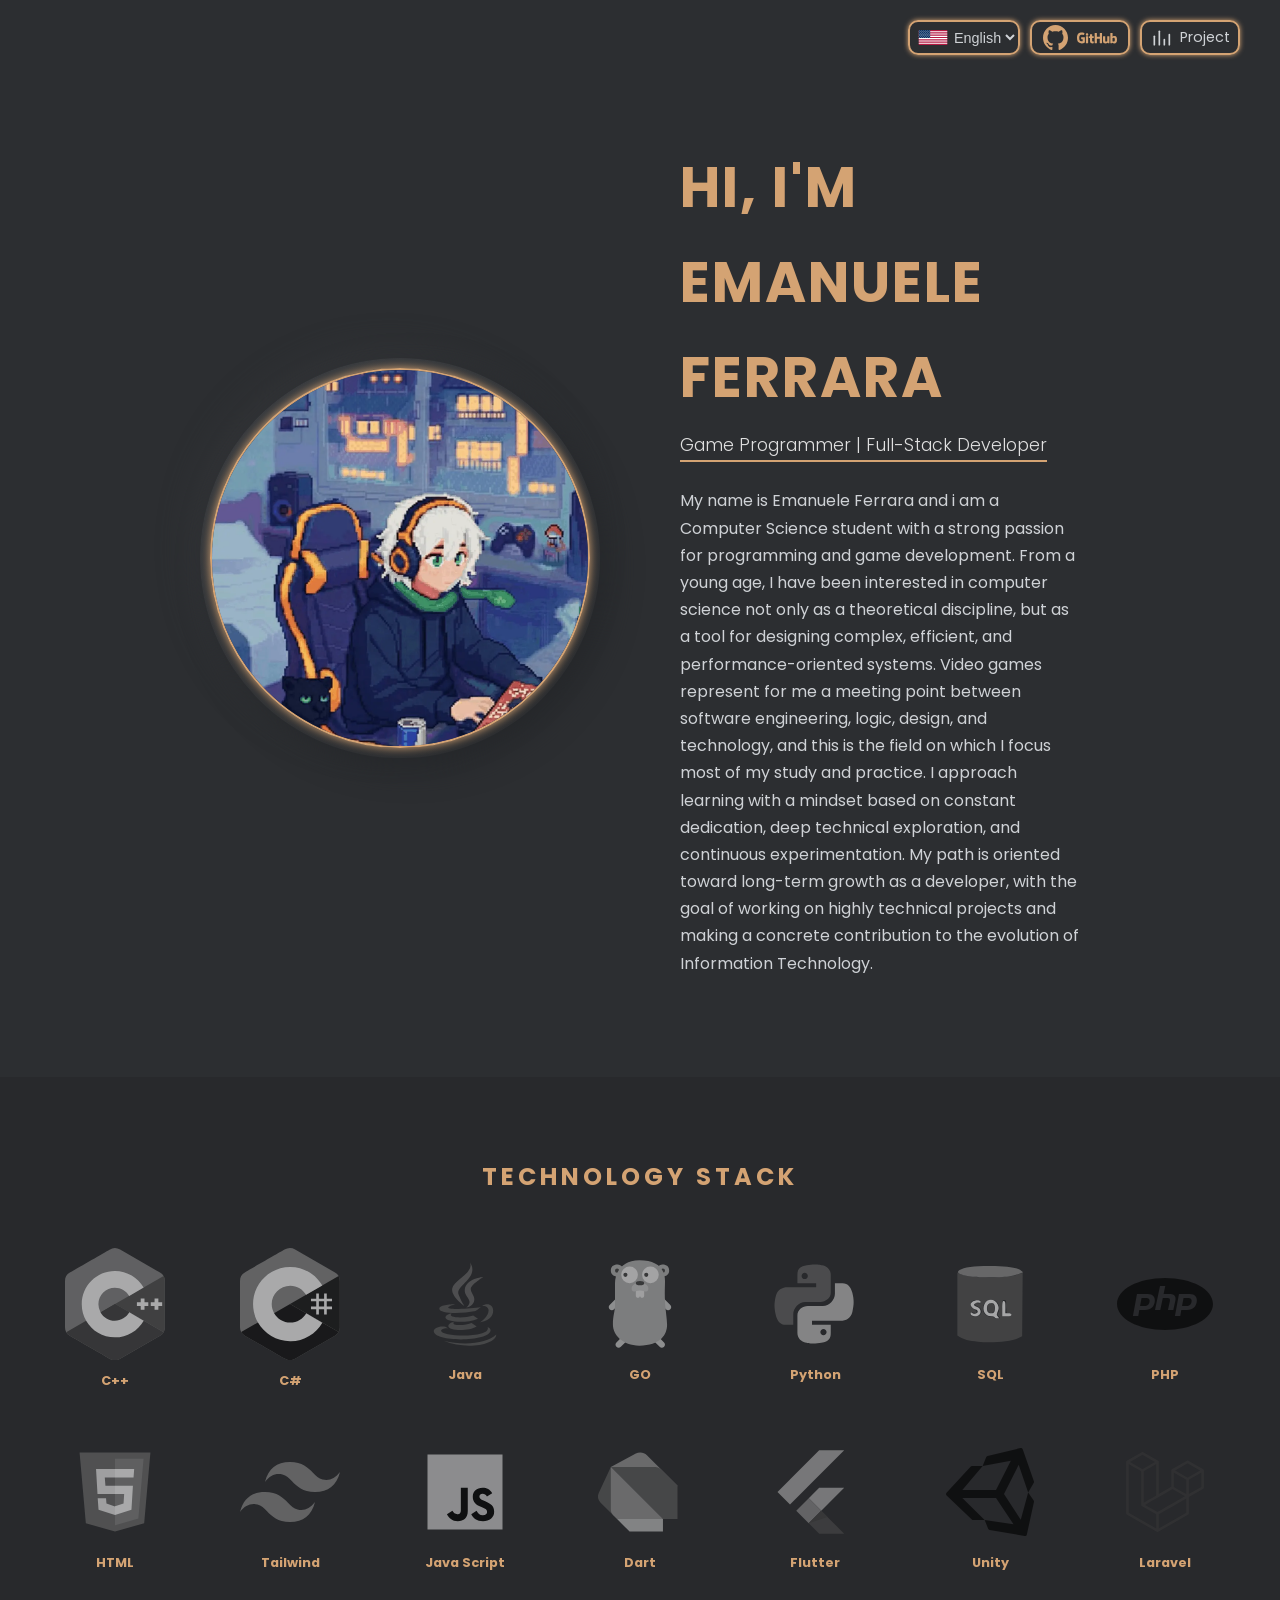
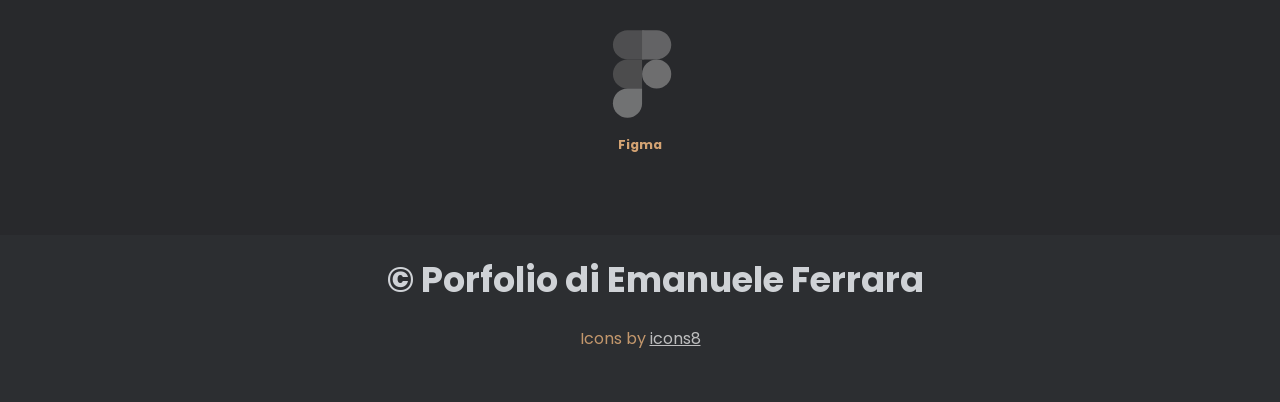
==== commit b5b72942: "q" ====
--- a/index.html
+++ b/index.html
@@ -7,7 +7,7 @@
     <link rel="preconnect" href="https://fonts.gstatic.com" crossorigin>
     <link href="https://fonts.googleapis.com/css2?family=Playfair+Display:wght@400;700&family=Roboto:wght@300;400;700&display=swap" rel="stylesheet">
     <link rel="stylesheet" href="style/style.css">
-    <link rel="icon" href="storage/icon.png">
+    <link rel="icon" href="storage/icon.webp">
     <link rel="prefetch" href="project.html">
     <link rel="preconnect" href="https://fonts.googleapis.com">
     <link rel="preconnect" href="https://fonts.gstatic.com" crossorigin>
@@ -57,7 +57,7 @@
         <main>
             <section class="hero-section">
                 <div class="profile-circle">
-                    <img src="storage/avatar.png" class="profile-icon">
+                    <img src="storage/avatar.webp" class="profile-icon">
                 </div>
                 <div class="about-me">
                     <h2 data-key="about-me.h2"></h2>
--- a/style/style.css
+++ b/style/style.css
@@ -20,7 +20,7 @@
     color: var(--text-silver);
     line-height: 1.7;
     overflow-x: hidden;
-    margin-bottom: 50px;
+    padding-bottom: 50px;
     
 }
 main{
@@ -265,7 +265,7 @@
 
 .projects-section {
   width: 100%;
-  height: 30px;
+  padding: 0 15px 40px 15px;
 }
 
 /* --- RIGA BOTTONI SCROLLABILE --- */
